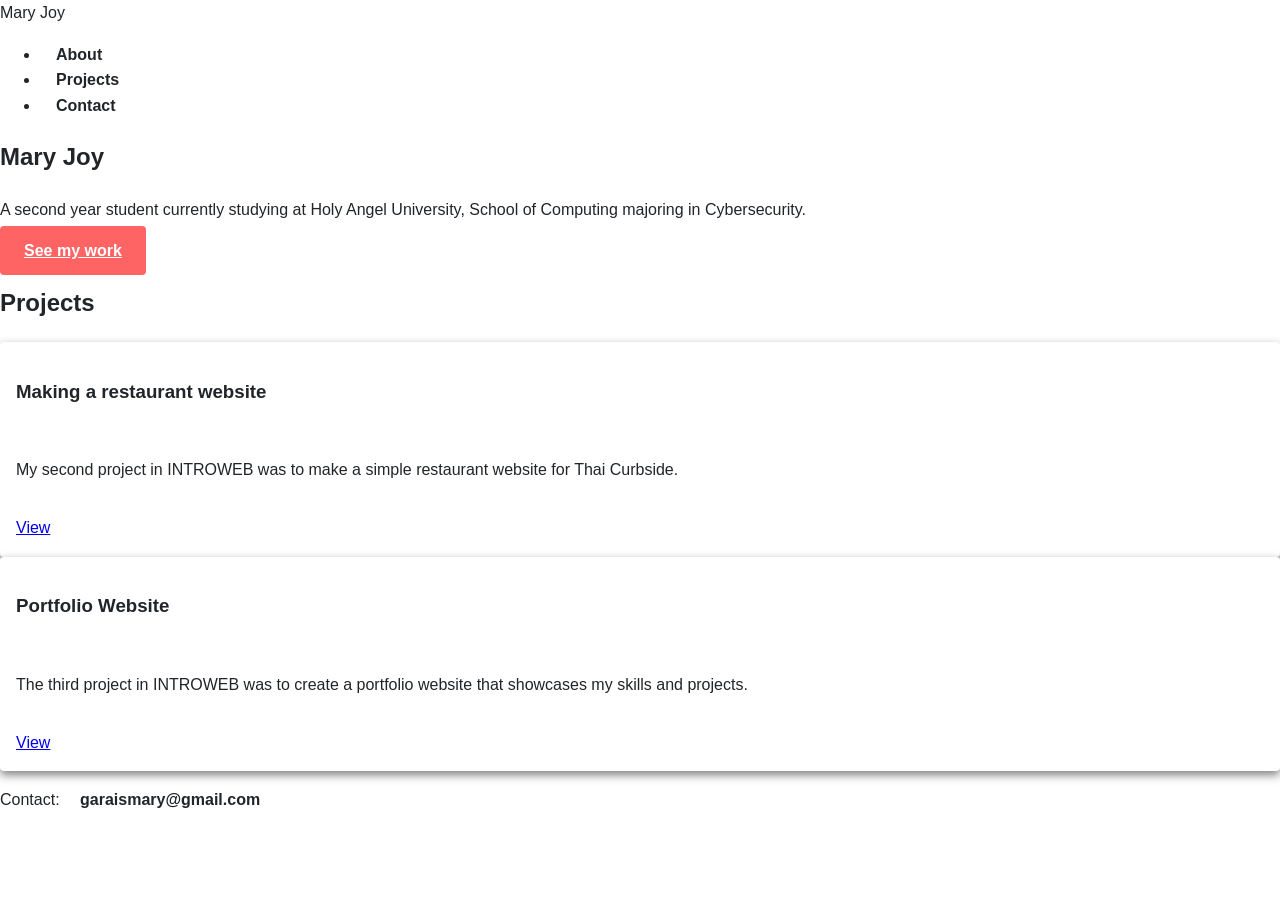
==== index.html @ a62a935d "Add files via upload" ====
<!DOCTYPE html>
<html lang="en">
  <head>
    <meta charset="utf-8" />
    <title>My Portfolio</title>
    <link rel="stylesheet" href="styles.css" />
  </head>
  <body>
    <header class="site-header">
      <span class="site-name">Mary Joy</span>
      <nav>
        <ul>
          <li><a class="nav-link" href="#about">About</a></li>
          <li><a class="nav-link" href="#projects">Projects</a></li>
          <li><a class="nav-link" href="#contact">Contact</a></li>
        </ul>
      </nav>
    </header>

    <main>
      <section class="hero">
        <h1>Mary Joy</h1>
        <p>A second year student currently studying at Holy Angel University, School of Computing majoring in Cybersecurity.</p>
        <a class="btn" href="#projects">See my work</a>
      </section>

      <section class="projects" id="projects">
        <h2>Projects</h2>
        <article class="card">
          <h3 class="card-title">Making a restaurant website</h3>
          <p class="card-desc">My second project in INTROWEB was to make a simple restaurant website for Thai Curbside.</p>
          <a class="card-link" href="#">View</a>
        </article>
        <article class="card">
          <h3 class="card-title">Portfolio Website</h3>
          <p class="card-desc">The third project in INTROWEB was to create a portfolio website that showcases my skills and projects.</p>
          <a class="card-link" href="#">View</a>
        </article>
      </section>
    </main>

    <footer class="site-footer">
      <p>Contact: <a class="nav-link" href="mailto:garaismary@gmail.com">garaismary@gmail.com</a></p>
    </footer>
  </body>
</html>
---- styles.css ----
/* ============================================================
   MY DESIGN SYSTEM - use only these values (fill in from Week 2)
   ------------------------------------------------------------
   background  #ffffff      text/ink   #212529
   primary     #007bff      accent     #dc3545   (sparing - 10%)
   headings    24px / 20px  body       16px
   spacing     8 / 16 / 24 / 32 px
   fonts       Arial, sans-serif (headings) / Helvetica, sans-serif (body)
   ------------------------------------------------------------
   RULE: if a value is not in this legend, it does not go in this file.
   ============================================================ */

/* WORKED EXAMPLE - the page base. Replace the placeholder values with YOUR
   own from the legend above (same hex, same sizes everywhere). */
body {
  background: #ffffff;       /* TODO: your background colour */
  color: #212529;            /* TODO: your text colour */
  font-family: sans-serif;   /* TODO: your body font */
  margin: 0;
  line-height: 1.6;
}

/* Navigation links. TODO: colour, no underline, spacing from your legend. */
.nav-link {
  /* TODO: colour from your legend, text-decoration, padding from your scale */
  color: #212529;
  text-decoration: none;
  padding: 16px;
  font-weight: bold;
}

/* Buttons - the accent belongs here (the "10"). TODO: finish from legend. */
.btn {
  /* TODO: background = your accent, text colour, padding from your scale */
  background: #ff6464;
  color: #ffffff;
  padding: 16px 24px;
  font-size: 16px;
  font-weight: bold;
  border: none;
  border-radius: 4px;
}

/* The project card component - style the CLASS once. TODO: finish from legend. */
.card {
  /* TODO: padding from your scale, a subtle border, headings/body sizes */
  display: flex;
  flex-direction: column;
  padding: 16px;
  gap: 16px;
  background: #ffffff;
  border-radius: 4px;
  box-shadow: 0 4px 10px rgba(0, 0, 0, 0.5);
}
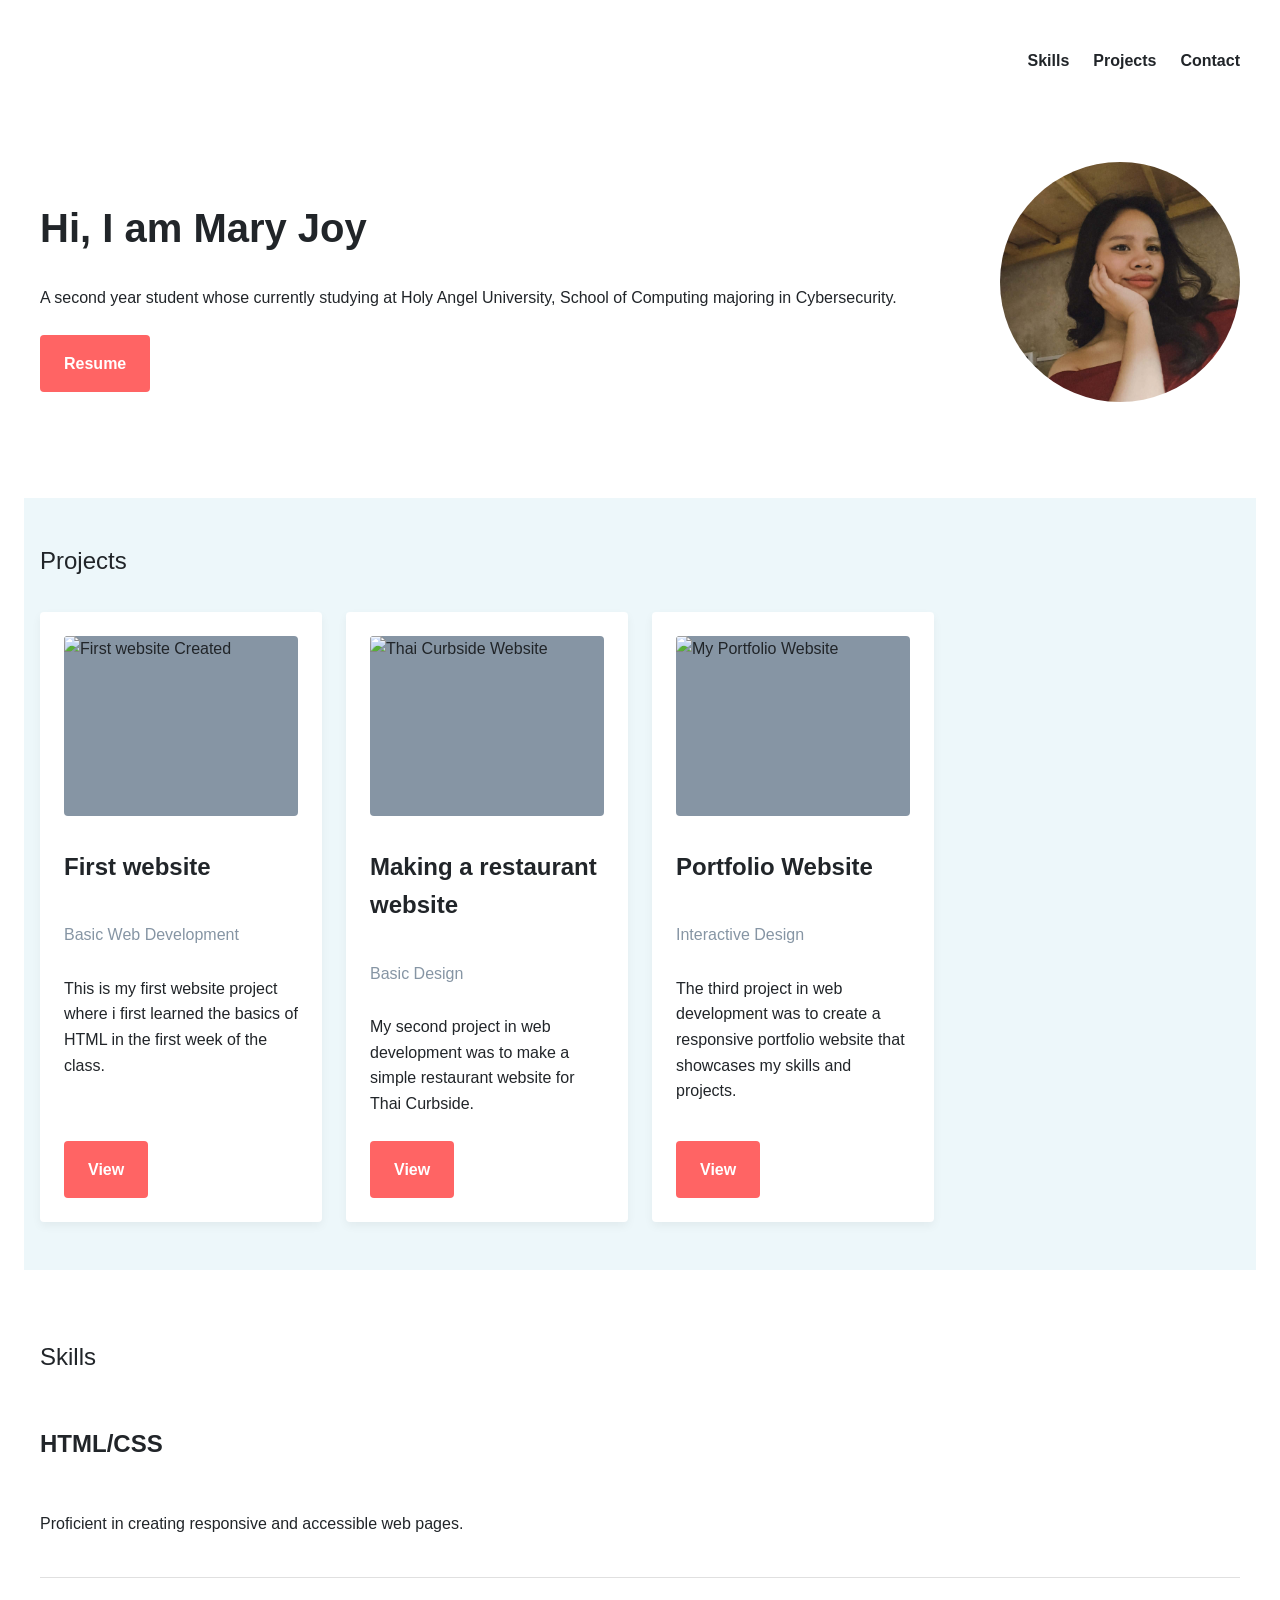
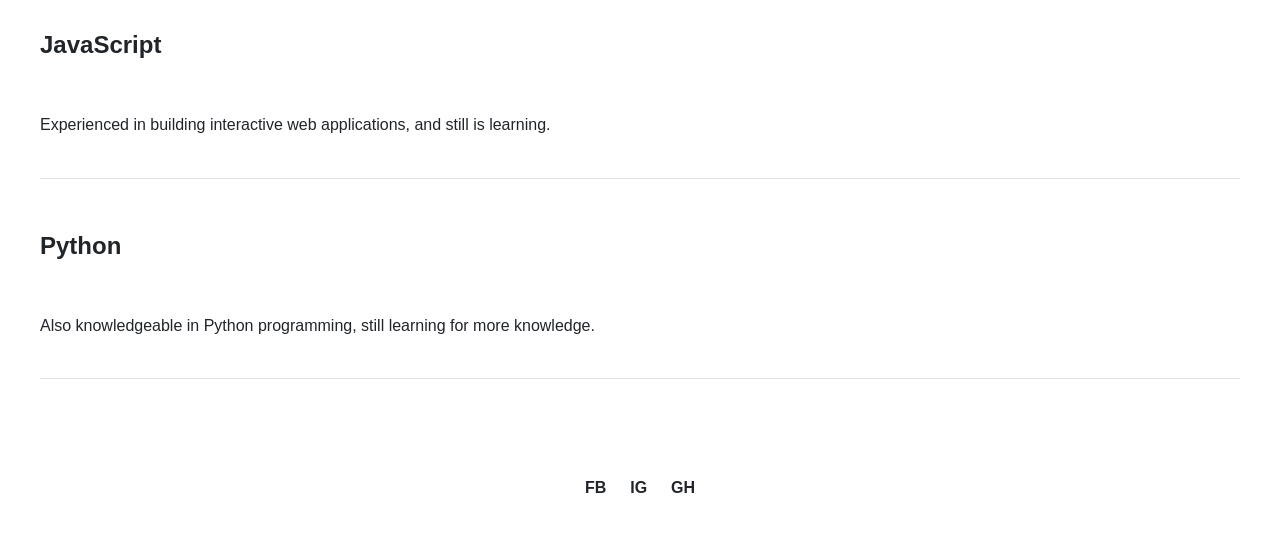
==== commit 57b120af: "Add files via upload" ====
--- a/index.html
+++ b/index.html
@@ -1,46 +1,92 @@
 <!DOCTYPE html>
 <html lang="en">
-  <head>
-    <meta charset="utf-8" />
+<head>
+    <meta charset="UTF-8">
+    <meta name="viewport" content="width=device-width, initial-scale=1.0">
     <title>My Portfolio</title>
-    <link rel="stylesheet" href="styles.css" />
-  </head>
-  <body>
-    <header class="site-header">
-      <span class="site-name">Mary Joy</span>
-      <nav>
-        <ul>
-          <li><a class="nav-link" href="#about">About</a></li>
-          <li><a class="nav-link" href="#projects">Projects</a></li>
-          <li><a class="nav-link" href="#contact">Contact</a></li>
-        </ul>
-      </nav>
-    </header>
+    <link rel="stylesheet" href="styles.css">
+</head>
+<body>
+    <div class="page-wrapper">
+        <header class="header">
+            <div class="logo"></div>
+            <nav class="site-nav">
+                <ul>
+                    <li><a href="#skills" class="nav-link">Skills</a></li>
+                    <li><a href="#projects" class="nav-link">Projects</a></li>
+                    <li><a href="#contact" class="nav-link">Contact</a></li>
+                </ul>
+            </nav>
+        </header>
 
-    <main>
-      <section class="hero">
-        <h1>Mary Joy</h1>
-        <p>A second year student currently studying at Holy Angel University, School of Computing majoring in Cybersecurity.</p>
-        <a class="btn" href="#projects">See my work</a>
-      </section>
+        <main>
+            <section id="hero" class="hero-section">
+                <div class="hero-content">
+                    <h1>Hi, I am Mary Joy</h1>
+                    <p>A second year student whose currently studying at Holy Angel University, School of Computing majoring in Cybersecurity.</p>
+                    <a href="Resume.html" class="btn">Resume</a>
+                </div>
+                <div class="hero-image">
+                    <div class="my-picture">
+                        <img src="my-picture.jpg" alt="My Picture" class="profile-picture">
+                    </div>
+                </div>
+            </section>
 
-      <section class="projects" id="projects">
-        <h2>Projects</h2>
-        <article class="card">
-          <h3 class="card-title">Making a restaurant website</h3>
-          <p class="card-desc">My second project in INTROWEB was to make a simple restaurant website for Thai Curbside.</p>
-          <a class="card-link" href="#">View</a>
-        </article>
-        <article class="card">
-          <h3 class="card-title">Portfolio Website</h3>
-          <p class="card-desc">The third project in INTROWEB was to create a portfolio website that showcases my skills and projects.</p>
-          <a class="card-link" href="#">View</a>
-        </article>
-      </section>
-    </main>
+            <section id="projects" class="projects">
+                <h2>Projects</h2>
+                
+                <article class="card">
+                    <img class="card-img" src="firstweb.jpg" alt="First website Created" />
+                    <h3 class="card-title">First website</h3>
+                    <p class="card-meta">Basic Web Development</p>
+                    <p class="card-desc">This is my first website project where i first learned the basics of HTML in the first week of the class.</p>
+                    <a class="card-link btn" href="#">View</a>
+                </article>
 
-    <footer class="site-footer">
-      <p>Contact: <a class="nav-link" href="mailto:garaismary@gmail.com">garaismary@gmail.com</a></p>
-    </footer>
-  </body>
-</html>
+                <article class="card">
+                    <img class="card-img" src="thaicurbside.jpg" alt="Thai Curbside Website" />
+                    <h3 class="card-title">Making a restaurant website</h3>
+                    <p class="card-meta">Basic Design</p>
+                    <p class="card-desc">My second project in web development was to make a simple restaurant website for Thai Curbside.</p>
+                    <a class="card-link btn" href="#">View</a>
+                </article>
+
+                <article class="card">
+                    <img class="card-img" src="myportfolio.jpg" alt="My Portfolio Website" />
+                    <h3 class="card-title">Portfolio Website</h3>
+                    <p class="card-meta">Interactive Design</p>
+                    <p class="card-desc">The third project in web development was to create a responsive portfolio website that showcases my skills and projects.</p>
+                    <a class="card-link btn" href="#">View</a>
+                </article>
+            </section>
+
+            <section id="skills" class="skills-section">
+                <h2>Skills</h2>
+                <div class="skills-list">
+                    <div class="skill">
+                        <h3>HTML/CSS</h3>
+                        <p>Proficient in creating responsive and accessible web pages.</p>
+                    </div>
+                    <div class="skill">
+                        <h3>JavaScript</h3>
+                        <p>Experienced in building interactive web applications, and still is learning.</p>
+                    </div>
+                    <div class="skill">
+                        <h3>Python</h3>
+                        <p>Also knowledgeable in Python programming, still learning for more knowledge.</p>
+                    </div>
+                </div>
+            </section>
+        </main>
+
+        <footer class="site-footer">
+            <div id="contact" class="contact">
+                <a href="https://facebook.com" class="nav-link"><span class="icon-placeholder">FB</span></a>
+                <a href="https://instagram.com" class="nav-link"><span class="icon-placeholder">IG</span></a>
+                <a href="https://github.com" class="nav-link"><span class="icon-placeholder">GH</span></a>
+            </div>
+        </footer>
+    </div>
+</body>
+</html>
--- a/styles.css
+++ b/styles.css
@@ -1,54 +1,188 @@
-/* ============================================================
-   MY DESIGN SYSTEM - use only these values (fill in from Week 2)
-   ------------------------------------------------------------
-   background  #ffffff      text/ink   #212529
-   primary     #007bff      accent     #dc3545   (sparing - 10%)
-   headings    24px / 20px  body       16px
-   spacing     8 / 16 / 24 / 32 px
-   fonts       Arial, sans-serif (headings) / Helvetica, sans-serif (body)
-   ------------------------------------------------------------
-   RULE: if a value is not in this legend, it does not go in this file.
-   ============================================================ */
-
-/* WORKED EXAMPLE - the page base. Replace the placeholder values with YOUR
-   own from the legend above (same hex, same sizes everywhere). */
 body {
-  background: #ffffff;       /* TODO: your background colour */
-  color: #212529;            /* TODO: your text colour */
-  font-family: sans-serif;   /* TODO: your body font */
-  margin: 0;
-  line-height: 1.6;
+    font-family: sans-serif;
+    line-height: 1.6;
+    background-color: #ffffff;
+    color: #212529;
 }
 
-/* Navigation links. TODO: colour, no underline, spacing from your legend. */
-.nav-link {
-  /* TODO: colour from your legend, text-decoration, padding from your scale */
-  color: #212529;
-  text-decoration: none;
-  padding: 16px;
-  font-weight: bold;
+.page-wrapper {
+    max-width: 1200px;
+    margin: 0 auto;
+    padding: 0 16px;
 }
 
-/* Buttons - the accent belongs here (the "10"). TODO: finish from legend. */
-.btn {
-  /* TODO: background = your accent, text colour, padding from your scale */
-  background: #ff6464;
-  color: #ffffff;
-  padding: 16px 24px;
-  font-size: 16px;
-  font-weight: bold;
-  border: none;
-  border-radius: 4px;
+.header {
+    display: flex;
+    justify-content: space-between;
+    align-items: center;
+    padding: 24px 0;
 }
 
-/* The project card component - style the CLASS once. TODO: finish from legend. */
+.logo {
+    font-size: 24px;
+    font-weight: bold;
+}
+
+.site-nav ul {
+    display: flex;
+    gap: 24px;
+    list-style: none;
+}
+
+.hero-section {
+    display: flex;
+    align-items: center;
+    justify-content: space-between;
+    gap: 48px;
+    padding: 48px 0 96px 0;
+}
+
+.hero-content {
+    flex: 2;
+}
+
+.hero-content p {
+    margin: 24px 0;
+}
+
+.my-picture {
+    flex: 1;
+    display: flex;
+    justify-content: flex-end;
+}
+
+.profile-picture {
+    width: 240px;
+    height: 240px;
+    border-radius: 50%;
+    object-fit: cover;
+    background-color: #8695a4;
+}
+
+h1 {
+    font-size: 40px;
+    line-height: 1.2;
+    color: #212529;
+}
+
+h2 {
+    font-size: 24px;
+    font-weight: normal;
+    color: #212529;
+}
+
+h3 {
+    font-size: 24px;
+    color: #212529;
+}
+
+p {
+    font-size: 16px;
+}
+
+.projects {
+    background-color: #edf7fa;
+    margin: 0 -16px;
+    padding: 24px 16px 48px 16px;
+    display: grid;
+    grid-template-columns: repeat(auto-fit, minmax(250px, 1fr));
+    gap: 24px;
+}
+
+.projects h2 {
+    grid-column: 1 / -1;
+    margin-bottom: 8px;
+}
+
+.skills-section {
+    padding: 48px 0;
+    background-color: #ffffff;
+}
+
+.skills-section h2 {
+    margin-bottom: 24px;
+}
+
+.skills-list {
+    display: flex;
+    flex-direction: column;
+    gap: 24px;
+}
+
+.skill {
+    display: flex;
+    flex-direction: column;
+    gap: 8px;
+    padding-bottom: 24px;
+    border-bottom: 1px solid #e0e0e0;
+}
+
+.nav-link {
+    text-decoration: none;
+    font-size: 16px;
+    font-weight: bold;
+    color: #212529;
+}
+
+.btn {
+    display: inline-block;
+    text-align: center;
+    text-decoration: none;
+    background-color: #ff6464;
+    color: #ffffff;
+    padding: 16px 24px;
+    font-size: 16px;
+    font-weight: bold;
+    border: none;
+    border-radius: 4px;
+}
+
 .card {
-  /* TODO: padding from your scale, a subtle border, headings/body sizes */
-  display: flex;
-  flex-direction: column;
-  padding: 16px;
-  gap: 16px;
-  background: #ffffff;
-  border-radius: 4px;
-  box-shadow: 0 4px 10px rgba(0, 0, 0, 0.5);
+    display: flex;
+    flex-direction: column;
+    gap: 8px;
+    padding: 24px;
+    background-color: #ffffff;
+    border-radius: 4px;
+    box-shadow: 0 4px 10px rgba(0,0,0,0.05);
 }
+
+.card-img {
+    width: 100%;
+    height: 180px;
+    object-fit: cover;
+    background-color: #8695a4;
+    border-radius: 4px;
+}
+
+.card-meta {
+    font-size: 16px;
+    color: #8695a4;
+    margin: 4px 0;
+}
+
+.card-desc {
+    font-size: 16px;
+    color: #212529;
+}
+
+.card-link {
+    margin-top: auto;
+    align-self: flex-start;
+}
+
+.site-footer {
+    padding: 48px 0;
+    text-align: center;
+}
+
+.contact {
+    display: flex;
+    justify-content: center;
+    gap: 24px;
+}
+
+.icon-placeholder {
+    font-weight: bold;
+    color: #212529;
+}
